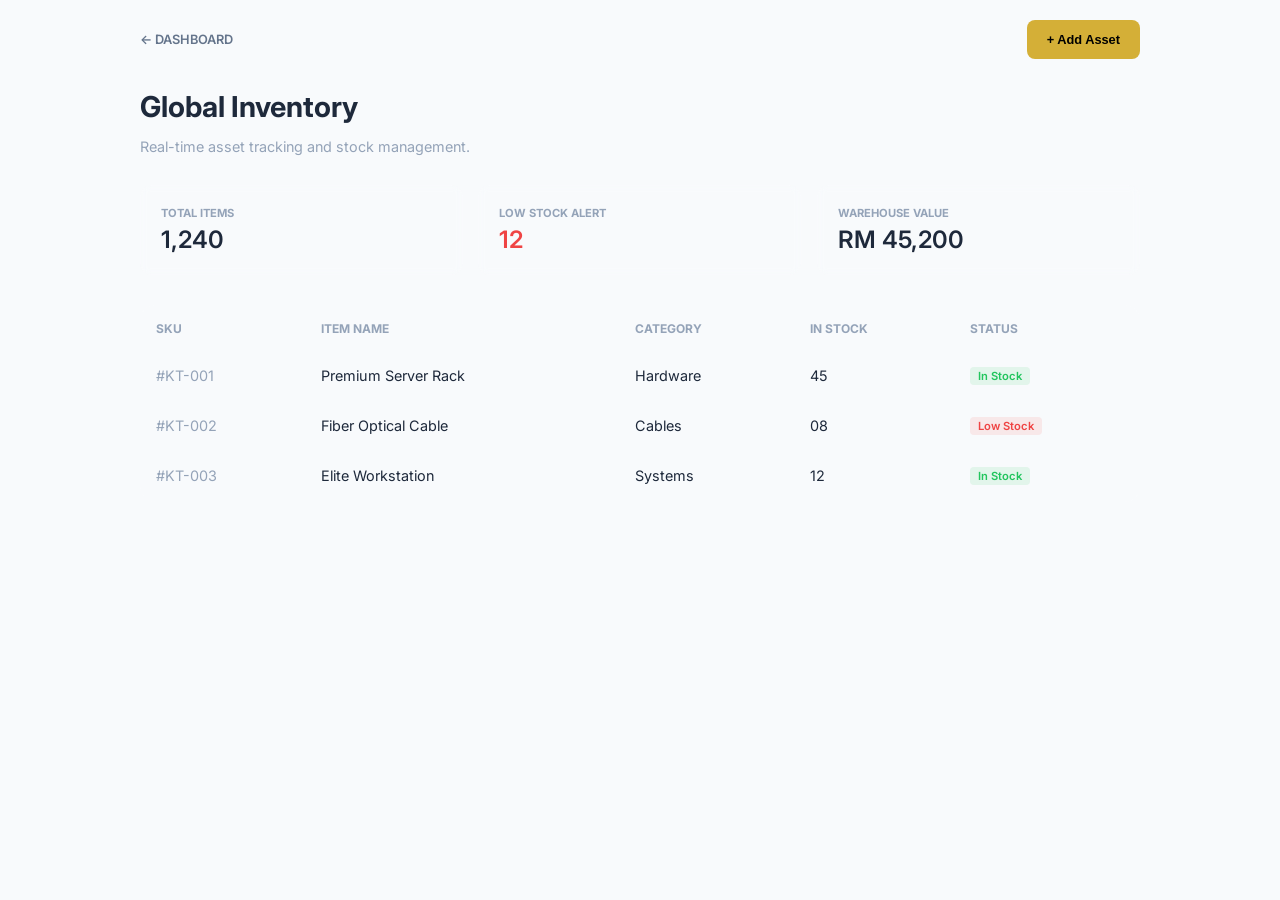
==== src/modules/inventory/index.html @ dba8a491 "Create inventory/index.html" ====
<!DOCTYPE html>
<html lang="ms">
<head>
    <meta charset="UTF-8">
    <meta name="viewport" content="width=device-width, initial-scale=1.0">
    <title>Inventory | KETICK Basic Asset Management</title>
    <link rel="stylesheet" href="../../../assets/css/style.css">
    <link href="https://fonts.googleapis.com/css2?family=Inter:wght@400;500;600&display=swap" rel="stylesheet">
    <style>
        body {
            margin: 0;
            padding: 20px;
            transition: background 0.3s ease;
        }

        .inventory-container {
            max-width: 1000px;
            margin: 0 auto;
        }

        .nav-header {
            display: flex;
            justify-content: space-between;
            align-items: center;
            margin-bottom: 30px;
        }

        .nav-back {
            text-decoration: none;
            color: #64748b;
            font-size: 0.8rem;
            font-weight: 600;
            text-transform: uppercase;
        }

        /* Inventory Summary Cards */
        .inv-stats {
            display: grid;
            grid-template-columns: repeat(auto-fit, minmax(200px, 1fr));
            gap: 15px;
            margin-bottom: 30px;
        }

        .stat-card {
            background: rgba(255, 255, 255, 0.05);
            border: 1px solid rgba(255, 255, 255, 0.1);
            padding: 20px;
            border-radius: 12px;
            backdrop-filter: blur(5px);
        }

        .stat-card h4 {
            margin: 0;
            font-size: 0.7rem;
            color: #94a3b8;
            text-transform: uppercase;
        }

        .stat-card .val {
            font-size: 1.5rem;
            font-weight: 600;
            margin-top: 5px;
        }

        /* Asset Table */
        .asset-table-container {
            background: rgba(255, 255, 255, 0.02);
            border: 1px solid rgba(255, 255, 255, 0.05);
            border-radius: 15px;
            overflow: hidden;
        }

        table {
            width: 100%;
            border-collapse: collapse;
            text-align: left;
        }

        th {
            padding: 15px;
            background: rgba(255, 255, 255, 0.05);
            font-size: 0.75rem;
            color: #94a3b8;
            text-transform: uppercase;
        }

        td {
            padding: 15px;
            border-bottom: 1px solid rgba(255, 255, 255, 0.03);
            font-size: 0.9rem;
        }

        .stock-level {
            display: inline-block;
            padding: 2px 8px;
            border-radius: 4px;
            font-size: 0.7rem;
            font-weight: 600;
        }

        .level-low { background: rgba(239, 68, 68, 0.1); color: #ef4444; }
        .level-good { background: rgba(34, 197, 94, 0.1); color: #22c55e; }

        /* Quick Action Floating Button */
        .btn-add {
            background: var(--gold, #D4AF37);
            color: #000;
            border: none;
            padding: 12px 20px;
            border-radius: 8px;
            font-weight: 600;
            cursor: pointer;
            font-size: 0.8rem;
        }
    </style>
</head>
<body class="level-operator">

    <div class="inventory-container">
        <div class="nav-header">
            <a href="../../../index.html" class="nav-back">← Dashboard</a>
            <button class="btn-add">+ Add Asset</button>
        </div>

        <header style="margin-bottom: 30px;">
            <h1 style="margin:0; font-size: 1.8rem;">Global Inventory</h1>
            <p style="color: #94a3b8; font-size: 0.9rem;">Real-time asset tracking and stock management.</p>
        </header>

        <div class="inv-stats">
            <div class="stat-card">
                <h4>Total Items</h4>
                <div class="val">1,240</div>
            </div>
            <div class="stat-card">
                <h4>Low Stock Alert</h4>
                <div class="val" style="color: #ef4444;">12</div>
            </div>
            <div class="stat-card">
                <h4>Warehouse Value</h4>
                <div class="val">RM 45,200</div>
            </div>
        </div>

        <div class="asset-table-container">
            <table>
                <thead>
                    <tr>
                        <th>SKU</th>
                        <th>Item Name</th>
                        <th>Category</th>
                        <th>In Stock</th>
                        <th>Status</th>
                    </tr>
                </thead>
                <tbody>
                    <tr>
                        <td style="color: #94a3b8;">#KT-001</td>
                        <td>Premium Server Rack</td>
                        <td>Hardware</td>
                        <td>45</td>
                        <td><span class="stock-level level-good">In Stock</span></td>
                    </tr>
                    <tr>
                        <td style="color: #94a3b8;">#KT-002</td>
                        <td>Fiber Optical Cable</td>
                        <td>Cables</td>
                        <td>08</td>
                        <td><span class="stock-level level-low">Low Stock</span></td>
                    </tr>
                    <tr>
                        <td style="color: #94a3b8;">#KT-003</td>
                        <td>Elite Workstation</td>
                        <td>Systems</td>
                        <td>12</td>
                        <td><span class="stock-level level-good">In Stock</span></td>
                    </tr>
                </tbody>
            </table>
        </div>
    </div>

    <script type="module">
        // Import untuk sinkronisasi tema secara dinamik
        import { masterConfig } from '../../core/master_config.js';
        
        // Simulasi setting tema ikut level semasa
        const currentUser = 'operator'; // Nanti dinamik ikut login
        document.body.className = masterConfig.roles[currentUser].theme;
    </script>
</body>
</html>
---- assets/css/style.css ----
/* ROOT DNA - Asas Kemewahan */
:root {
    --transition-smooth: all 0.4s cubic-bezier(0.16, 1, 0.3, 1);
}

/* ==========================================
   LEVEL 1: CEO (FULL LUXURY & ELITE)
   Vibe: Deep, Mysterious, Gold, Ultra-Minimalist
   ========================================== */
.level-ceo {
    background: radial-gradient(circle at top right, #1a1a1a 0%, #050505 100%);
    color: #ffffff;
    font-family: 'Playfair Display', serif;
}

.level-ceo .card-premium {
    background: rgba(255, 255, 255, 0.02);
    border: 1px solid rgba(212, 175, 55, 0.3); /* Border Emas Halus */
    box-shadow: 0 15px 35px rgba(0, 0, 0, 0.5);
    backdrop-filter: blur(20px);
}

.level-ceo .text-accent {
    color: #D4AF37; /* Champagne Gold */
    text-shadow: 0 0 15px rgba(212, 175, 55, 0.2);
}

/* ==========================================
   LEVEL 2: EXECUTIVE (FULL LUXURY)
   Vibe: Professional, High-Tech, Silver/Slate, Sharp
   ========================================== */
.level-executive {
    background: #0f172a; /* Midnight Blue-Grey */
    color: #e2e8f0;
    font-family: 'Inter', sans-serif;
}

.level-executive .card-premium {
    background: rgba(30, 41, 59, 0.7);
    border: 1px solid rgba(148, 163, 184, 0.2); /* Silver Accent */
    border-left: 4px solid #94a3b8;
}

.level-executive .text-accent {
    color: #cbd5e1; /* Slate Silver */
}

/* ==========================================
   LEVEL 3: OPERATOR (LUXURY)
   Vibe: Clean, Fast, Arctic, Efficient
   ========================================== */
.level-operator {
    background: #f8fafc; /* Arctic White/Grey */
    color: #1e293b;
    font-family: 'Inter', sans-serif;
}

.level-operator .card-premium {
    background: #ffffff;
    border: 1px solid #e2e8f0;
    box-shadow: 0 4px 6px -1px rgba(0, 0, 0, 0.1);
}

.level-operator .text-accent {
    color: #334155; /* Solid Charcoal */
}

/* Global Utility for Luxury Feel */
.glass-effect {
    backdrop-filter: blur(10px);
    -webkit-backdrop-filter: blur(10px);
}

.btn-luxury {
    padding: 12px 25px;
    border-radius: 5px;
    letter-spacing: 1px;
    text-transform: uppercase;
    font-size: 0.75rem;
    transition: var(--transition-smooth);
    cursor: pointer;
}
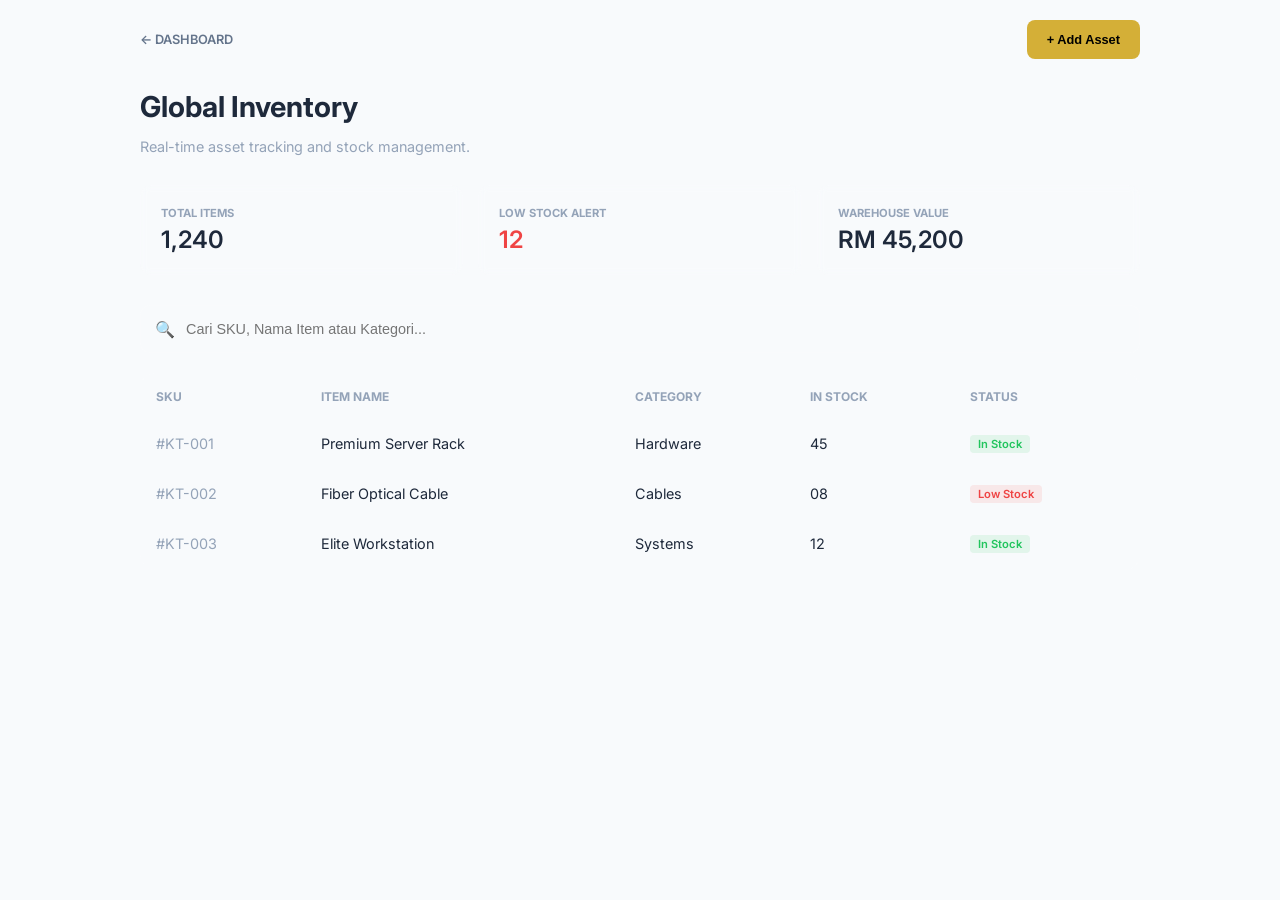
==== commit 2cb52209: "Update index.html" ====
--- a/src/modules/inventory/index.html
+++ b/src/modules/inventory/index.html
@@ -62,6 +62,38 @@
             margin-top: 5px;
         }
 
+        /* Search Bar Style */
+        .search-container {
+            margin-bottom: 20px;
+            position: relative;
+        }
+
+        #inventorySearch {
+            background: rgba(255, 255, 255, 0.05);
+            border: 1px solid rgba(255, 255, 255, 0.1);
+            color: inherit; /* Ikut warna tema level */
+            padding: 15px 45px;
+            width: 100%;
+            border-radius: 10px;
+            font-size: 0.9rem;
+            box-sizing: border-box;
+            outline: none;
+            transition: border-color 0.3s;
+        }
+
+        #inventorySearch:focus {
+            border-color: #D4AF37;
+        }
+
+        .search-icon {
+            position: absolute;
+            left: 15px;
+            top: 50%;
+            transform: translateY(-50%);
+            color: #64748b;
+            pointer-events: none;
+        }
+
         /* Asset Table */
         .asset-table-container {
             background: rgba(255, 255, 255, 0.02);
@@ -101,9 +133,8 @@
         .level-low { background: rgba(239, 68, 68, 0.1); color: #ef4444; }
         .level-good { background: rgba(34, 197, 94, 0.1); color: #22c55e; }
 
-        /* Quick Action Floating Button */
         .btn-add {
-            background: var(--gold, #D4AF37);
+            background: #D4AF37;
             color: #000;
             border: none;
             padding: 12px 20px;
@@ -140,6 +171,11 @@
                 <h4>Warehouse Value</h4>
                 <div class="val">RM 45,200</div>
             </div>
+        </div>
+
+        <div class="search-container">
+            <span class="search-icon">🔍</span>
+            <input type="text" id="inventorySearch" placeholder="Cari SKU, Nama Item atau Kategori...">
         </div>
 
         <div class="asset-table-container">
@@ -153,40 +189,67 @@
                         <th>Status</th>
                     </tr>
                 </thead>
-                <tbody>
-                    <tr>
-                        <td style="color: #94a3b8;">#KT-001</td>
-                        <td>Premium Server Rack</td>
-                        <td>Hardware</td>
+                <tbody id="inventoryBody">
+                    <tr class="inventory-row">
+                        <td class="sku-cell" style="color: #94a3b8;">#KT-001</td>
+                        <td class="name-cell">Premium Server Rack</td>
+                        <td class="cat-cell">Hardware</td>
                         <td>45</td>
                         <td><span class="stock-level level-good">In Stock</span></td>
                     </tr>
-                    <tr>
-                        <td style="color: #94a3b8;">#KT-002</td>
-                        <td>Fiber Optical Cable</td>
-                        <td>Cables</td>
+                    <tr class="inventory-row">
+                        <td class="sku-cell" style="color: #94a3b8;">#KT-002</td>
+                        <td class="name-cell">Fiber Optical Cable</td>
+                        <td class="cat-cell">Cables</td>
                         <td>08</td>
                         <td><span class="stock-level level-low">Low Stock</span></td>
                     </tr>
-                    <tr>
-                        <td style="color: #94a3b8;">#KT-003</td>
-                        <td>Elite Workstation</td>
-                        <td>Systems</td>
+                    <tr class="inventory-row">
+                        <td class="sku-cell" style="color: #94a3b8;">#KT-003</td>
+                        <td class="name-cell">Elite Workstation</td>
+                        <td class="cat-cell">Systems</td>
                         <td>12</td>
                         <td><span class="stock-level level-good">In Stock</span></td>
                     </tr>
                 </tbody>
             </table>
+            <div id="noResults" style="display: none; padding: 40px; text-align: center; color: #64748b;">
+                Tiada item dijumpai dengan carian tersebut.
+            </div>
         </div>
     </div>
 
     <script type="module">
-        // Import untuk sinkronisasi tema secara dinamik
         import { masterConfig } from '../../core/master_config.js';
         
-        // Simulasi setting tema ikut level semasa
-        const currentUser = 'operator'; // Nanti dinamik ikut login
+        // Simulasi setting tema
+        const currentUser = 'operator'; 
         document.body.className = masterConfig.roles[currentUser].theme;
+
+        // LOGIK SEARCH "ULTRA-FAST"
+        const searchInput = document.getElementById('inventorySearch');
+        const rows = document.querySelectorAll('.inventory-row');
+        const noResults = document.getElementById('noResults');
+
+        searchInput.addEventListener('keyup', function(e) {
+            const term = e.target.value.toLowerCase();
+            let foundAny = false;
+
+            rows.forEach(row => {
+                const sku = row.querySelector('.sku-cell').textContent.toLowerCase();
+                const name = row.querySelector('.name-cell').textContent.toLowerCase();
+                const cat = row.querySelector('.cat-cell').textContent.toLowerCase();
+
+                if (sku.includes(term) || name.includes(term) || cat.includes(term)) {
+                    row.style.display = ""; 
+                    foundAny = true;
+                } else {
+                    row.style.display = "none";
+                }
+            });
+
+            noResults.style.display = foundAny ? "none" : "block";
+        });
     </script>
 </body>
 </html>
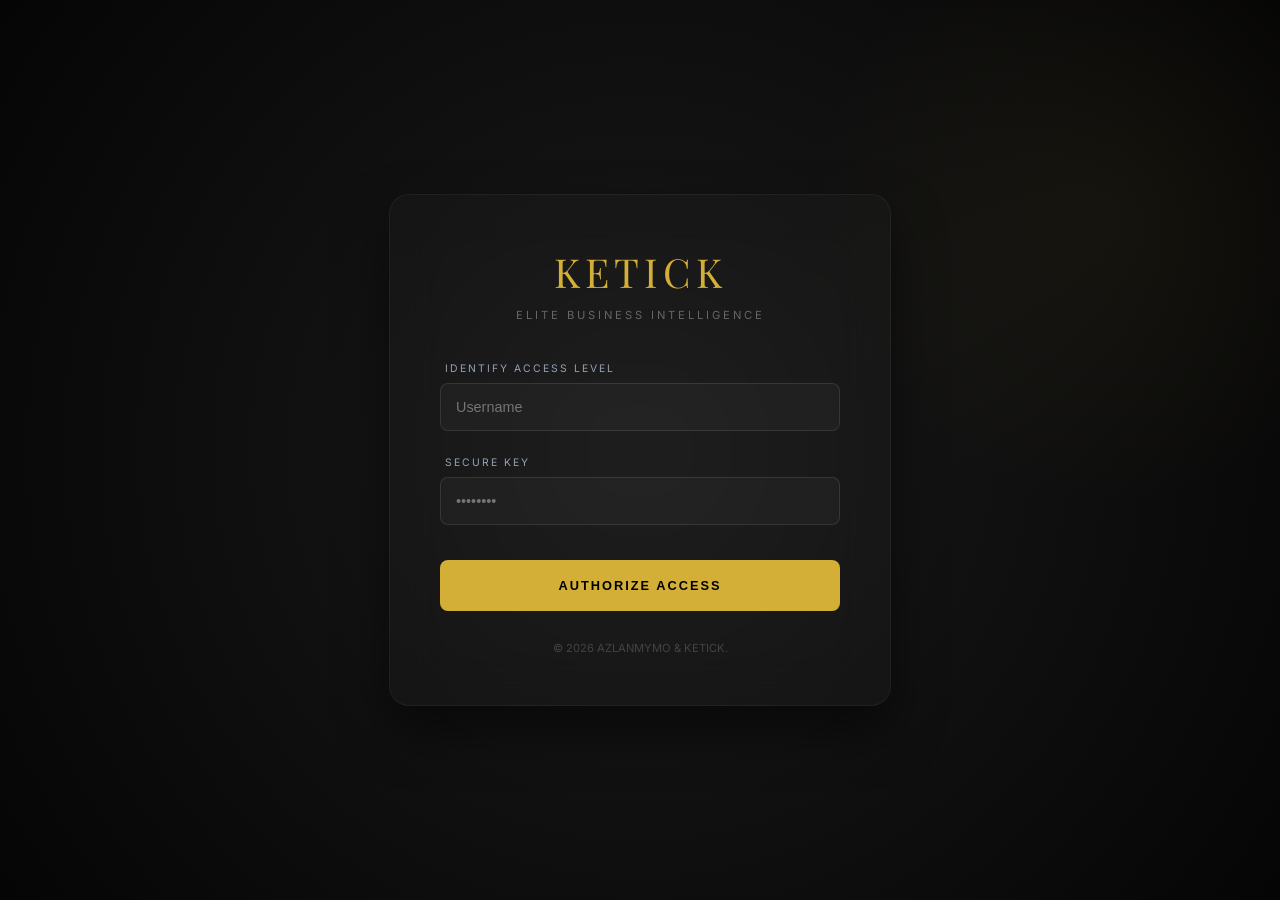
==== commit 1714f967: "Update index.html" ====
--- a/src/modules/inventory/index.html
+++ b/src/modules/inventory/index.html
@@ -3,159 +3,72 @@
 <head>
     <meta charset="UTF-8">
     <meta name="viewport" content="width=device-width, initial-scale=1.0">
-    <title>Inventory | KETICK Basic Asset Management</title>
+    <title>Inventory | KETICK Elite Asset Management</title>
     <link rel="stylesheet" href="../../../assets/css/style.css">
     <link href="https://fonts.googleapis.com/css2?family=Inter:wght@400;500;600&display=swap" rel="stylesheet">
     <style>
-        body {
-            margin: 0;
-            padding: 20px;
-            transition: background 0.3s ease;
+        :root { --obsidian: #0A0A0A; --gold: #D4AF37; }
+        body { margin: 0; padding: 20px; transition: background 0.3s ease; font-family: 'Inter', sans-serif; }
+        
+        /* Tema Adaptif */
+        body.theme-gold { background: var(--obsidian); color: white; }
+        body.theme-white { background: #f8fafc; color: #1e293b; }
+
+        .inventory-container { max-width: 1000px; margin: 0 auto; }
+        .nav-header { display: flex; justify-content: space-between; align-items: center; margin-bottom: 30px; }
+        .nav-back { text-decoration: none; color: #64748b; font-size: 0.8rem; font-weight: 600; text-transform: uppercase; }
+
+        .inv-stats { display: grid; grid-template-columns: repeat(auto-fit, minmax(200px, 1fr)); gap: 15px; margin-bottom: 30px; }
+        .stat-card { 
+            background: rgba(255, 255, 255, 0.05); 
+            border: 1px solid rgba(255, 255, 255, 0.1); 
+            padding: 20px; border-radius: 12px; backdrop-filter: blur(5px); 
         }
+        body.theme-white .stat-card { background: white; border-color: #e2e8f0; box-shadow: 0 4px 6px -1px rgba(0,0,0,0.05); }
 
-        .inventory-container {
-            max-width: 1000px;
-            margin: 0 auto;
+        .stat-card h4 { margin: 0; font-size: 0.7rem; color: #94a3b8; text-transform: uppercase; }
+        .stat-card .val { font-size: 1.5rem; font-weight: 600; margin-top: 5px; }
+
+        .search-container { margin-bottom: 20px; position: relative; }
+        #inventorySearch { 
+            background: rgba(255, 255, 255, 0.05); border: 1px solid rgba(255, 255, 255, 0.1); 
+            color: inherit; padding: 15px 45px; width: 100%; border-radius: 10px; 
+            font-size: 0.9rem; box-sizing: border-box; outline: none; transition: all 0.3s; 
         }
+        body.theme-white #inventorySearch { background: white; border-color: #e2e8f0; }
+        #inventorySearch:focus { border-color: var(--gold); }
 
-        .nav-header {
-            display: flex;
-            justify-content: space-between;
-            align-items: center;
-            margin-bottom: 30px;
+        .search-icon { position: absolute; left: 15px; top: 50%; transform: translateY(-50%); color: #64748b; }
+
+        .asset-table-container { 
+            background: rgba(255, 255, 255, 0.02); border: 1px solid rgba(255, 255, 255, 0.05); 
+            border-radius: 15px; overflow: hidden; 
         }
+        body.theme-white .asset-table-container { background: white; border-color: #e2e8f0; }
 
-        .nav-back {
-            text-decoration: none;
-            color: #64748b;
-            font-size: 0.8rem;
-            font-weight: 600;
-            text-transform: uppercase;
-        }
+        table { width: 100%; border-collapse: collapse; text-align: left; }
+        th { padding: 15px; background: rgba(255, 255, 255, 0.05); font-size: 0.75rem; color: #94a3b8; text-transform: uppercase; }
+        td { padding: 15px; border-bottom: 1px solid rgba(255, 255, 255, 0.03); font-size: 0.9rem; }
+        body.theme-white td { border-bottom-color: #f1f5f9; }
 
-        /* Inventory Summary Cards */
-        .inv-stats {
-            display: grid;
-            grid-template-columns: repeat(auto-fit, minmax(200px, 1fr));
-            gap: 15px;
-            margin-bottom: 30px;
-        }
-
-        .stat-card {
-            background: rgba(255, 255, 255, 0.05);
-            border: 1px solid rgba(255, 255, 255, 0.1);
-            padding: 20px;
-            border-radius: 12px;
-            backdrop-filter: blur(5px);
-        }
-
-        .stat-card h4 {
-            margin: 0;
-            font-size: 0.7rem;
-            color: #94a3b8;
-            text-transform: uppercase;
-        }
-
-        .stat-card .val {
-            font-size: 1.5rem;
-            font-weight: 600;
-            margin-top: 5px;
-        }
-
-        /* Search Bar Style */
-        .search-container {
-            margin-bottom: 20px;
-            position: relative;
-        }
-
-        #inventorySearch {
-            background: rgba(255, 255, 255, 0.05);
-            border: 1px solid rgba(255, 255, 255, 0.1);
-            color: inherit; /* Ikut warna tema level */
-            padding: 15px 45px;
-            width: 100%;
-            border-radius: 10px;
-            font-size: 0.9rem;
-            box-sizing: border-box;
-            outline: none;
-            transition: border-color 0.3s;
-        }
-
-        #inventorySearch:focus {
-            border-color: #D4AF37;
-        }
-
-        .search-icon {
-            position: absolute;
-            left: 15px;
-            top: 50%;
-            transform: translateY(-50%);
-            color: #64748b;
-            pointer-events: none;
-        }
-
-        /* Asset Table */
-        .asset-table-container {
-            background: rgba(255, 255, 255, 0.02);
-            border: 1px solid rgba(255, 255, 255, 0.05);
-            border-radius: 15px;
-            overflow: hidden;
-        }
-
-        table {
-            width: 100%;
-            border-collapse: collapse;
-            text-align: left;
-        }
-
-        th {
-            padding: 15px;
-            background: rgba(255, 255, 255, 0.05);
-            font-size: 0.75rem;
-            color: #94a3b8;
-            text-transform: uppercase;
-        }
-
-        td {
-            padding: 15px;
-            border-bottom: 1px solid rgba(255, 255, 255, 0.03);
-            font-size: 0.9rem;
-        }
-
-        .stock-level {
-            display: inline-block;
-            padding: 2px 8px;
-            border-radius: 4px;
-            font-size: 0.7rem;
-            font-weight: 600;
-        }
-
+        .stock-level { display: inline-block; padding: 2px 8px; border-radius: 4px; font-size: 0.7rem; font-weight: 600; }
         .level-low { background: rgba(239, 68, 68, 0.1); color: #ef4444; }
         .level-good { background: rgba(34, 197, 94, 0.1); color: #22c55e; }
 
-        .btn-add {
-            background: #D4AF37;
-            color: #000;
-            border: none;
-            padding: 12px 20px;
-            border-radius: 8px;
-            font-weight: 600;
-            cursor: pointer;
-            font-size: 0.8rem;
-        }
+        .btn-add { background: var(--gold); color: #000; border: none; padding: 12px 20px; border-radius: 8px; font-weight: 600; cursor: pointer; font-size: 0.8rem; }
     </style>
 </head>
-<body class="level-operator">
+<body>
 
     <div class="inventory-container">
         <div class="nav-header">
             <a href="../../../index.html" class="nav-back">← Dashboard</a>
-            <button class="btn-add">+ Add Asset</button>
+            <button class="btn-add" id="btnAdd">+ Add Asset</button>
         </div>
 
         <header style="margin-bottom: 30px;">
-            <h1 style="margin:0; font-size: 1.8rem;">Global Inventory</h1>
-            <p style="color: #94a3b8; font-size: 0.9rem;">Real-time asset tracking and stock management.</p>
+            <h1 style="margin:0; font-size: 1.8rem;" id="invTitle">Global Inventory</h1>
+            <p id="invSubtitle" style="color: #94a3b8; font-size: 0.9rem;">Real-time asset tracking and stock management.</p>
         </header>
 
         <div class="inv-stats">
@@ -169,7 +82,7 @@
             </div>
             <div class="stat-card">
                 <h4>Warehouse Value</h4>
-                <div class="val">RM 45,200</div>
+                <div class="val" id="valCurrency">RM 45,200</div>
             </div>
         </div>
 
@@ -220,27 +133,30 @@
     </div>
 
     <script type="module">
-        import { masterConfig } from '../../core/master_config.js';
-        
-        // Simulasi setting tema
-        const currentUser = 'operator'; 
-        document.body.className = masterConfig.roles[currentUser].theme;
+        import { masterConfig, checkAccess } from '../../../src/core/master_config.js';
 
-        // LOGIK SEARCH "ULTRA-FAST"
+        // 1. SECURITY GUARD
+        const session = localStorage.getItem('ketick_user_level');
+        if (!session) { window.location.href = '../../../login.html'; }
+
+        // 2. TEMA ADAPTIF
+        const userRole = masterConfig.roles[session];
+        if (userRole) {
+            document.body.className = userRole.theme;
+        }
+
+        // 3. LOGIK SEARCH
         const searchInput = document.getElementById('inventorySearch');
         const rows = document.querySelectorAll('.inventory-row');
         const noResults = document.getElementById('noResults');
 
-        searchInput.addEventListener('keyup', function(e) {
+        searchInput.addEventListener('input', function(e) {
             const term = e.target.value.toLowerCase();
             let foundAny = false;
 
             rows.forEach(row => {
-                const sku = row.querySelector('.sku-cell').textContent.toLowerCase();
-                const name = row.querySelector('.name-cell').textContent.toLowerCase();
-                const cat = row.querySelector('.cat-cell').textContent.toLowerCase();
-
-                if (sku.includes(term) || name.includes(term) || cat.includes(term)) {
+                const text = row.innerText.toLowerCase();
+                if (text.includes(term)) {
                     row.style.display = ""; 
                     foundAny = true;
                 } else {
@@ -250,6 +166,15 @@
 
             noResults.style.display = foundAny ? "none" : "block";
         });
+
+        // Simulasikan butang tambah hanya untuk CEO/Exec
+        document.getElementById('btnAdd').addEventListener('click', () => {
+            if (session === 'operator') {
+                alert("ACCESS DENIED: Hanya Manager/CEO boleh menambah aset baru.");
+            } else {
+                alert("Membuka Borang Tambah Aset...");
+            }
+        });
     </script>
 </body>
 </html>
